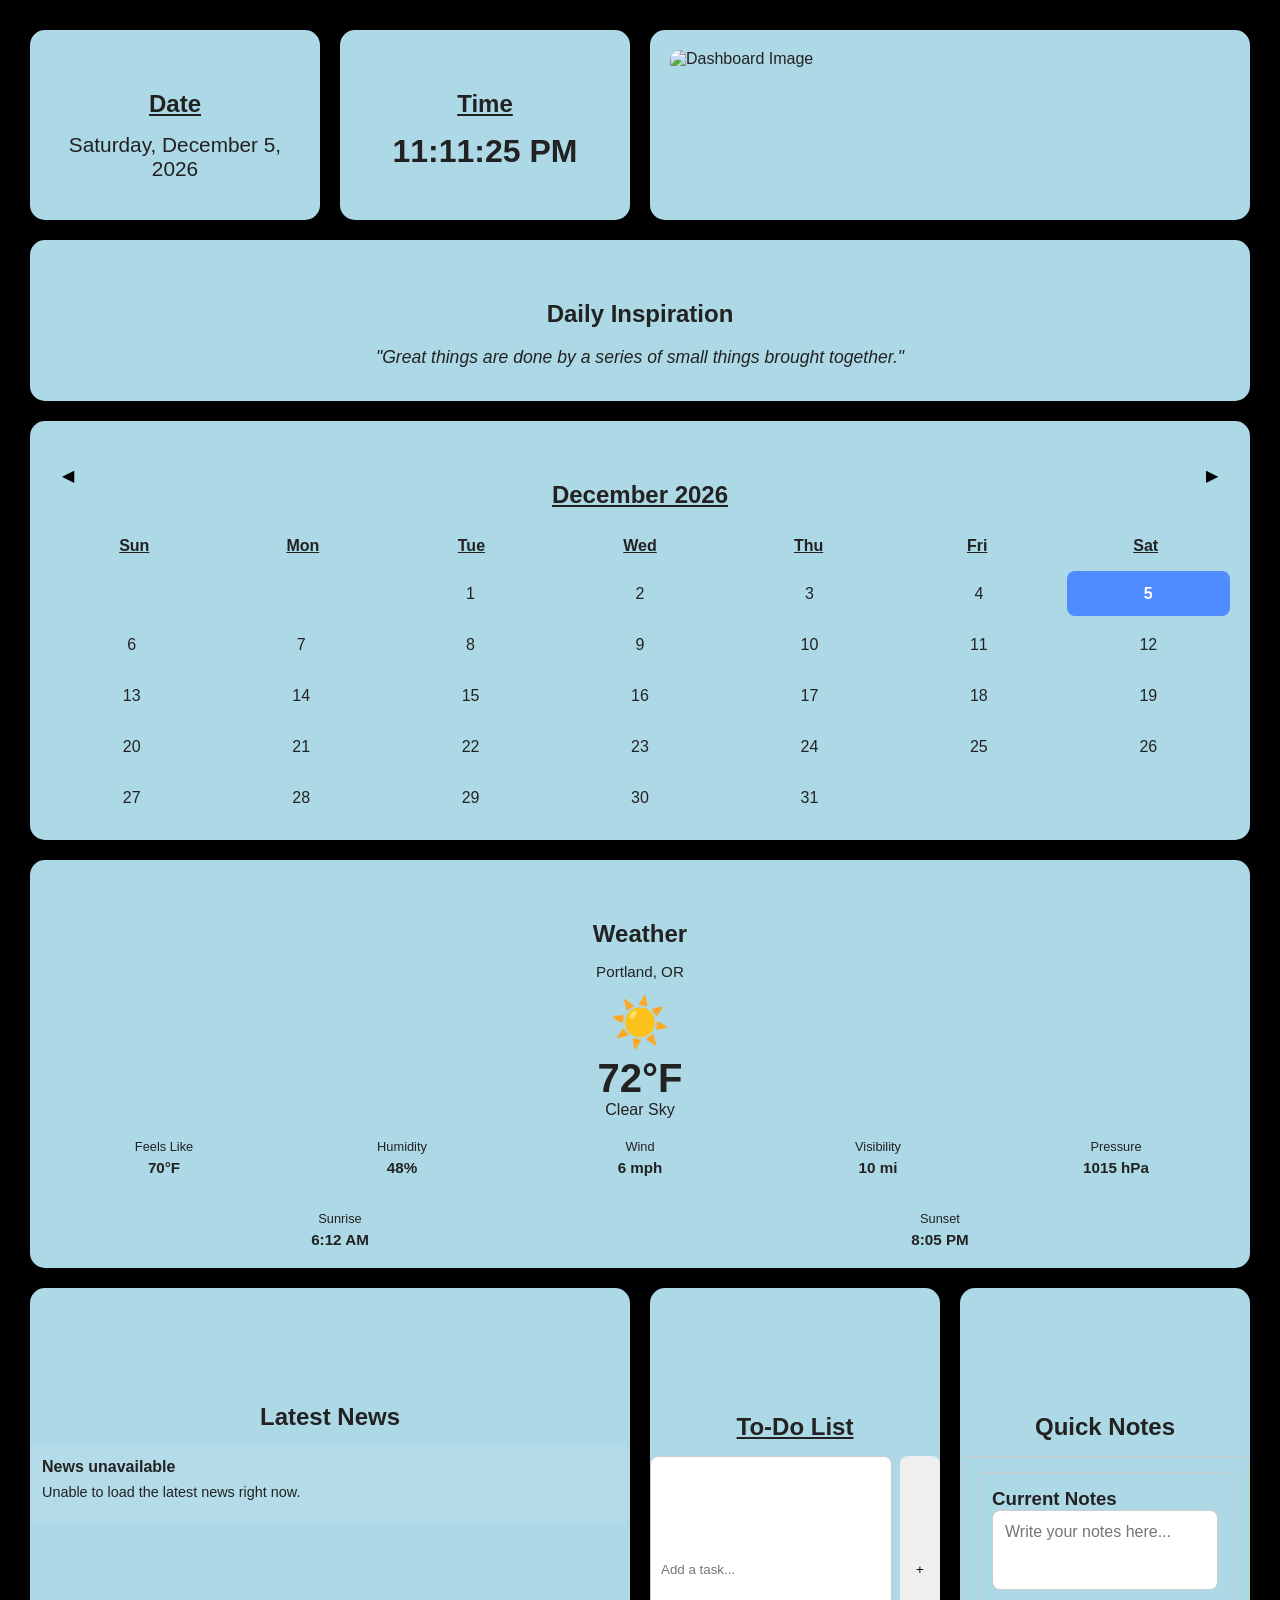
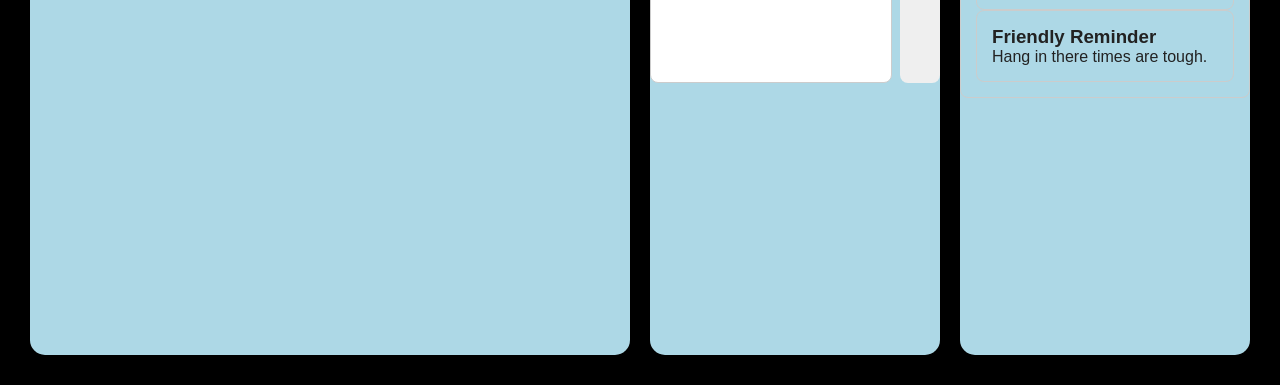
==== Dashboard/index.html @ c5065e4f "Publish 2026 portfolio Co-authored-by: Copilot App <223556219+Copilot@users.noreply.github.com>" ====
<!DOCTYPE html> 
<html lang="en"> 
    <head> 
        <meta charset="UTF-8"> 
        <meta name="viewport" content="width=device-width, initial-scale=1.0">
        <title>My Dashboard</title> 
        <link rel="stylesheet" href="style.css"> </head> 
        <body> 
            <main class="dashboard"> <!-- Date --> <section class="card date-card"> <h2><u>Date</u></h2> 
                <div id="currentDate"></div>
             </section> <!-- Clock --> 
             <section class="card clock-card"> <h2><u>Time</u></h2> <div id="clock"></div> 
            </section>
            <section class="card image-card">
                <img src="/Users/owner/Documents/2026 Portfolio/Dashboard/image2.jpg" alt="Dashboard Image">

            </section>
            <!--Inspiration-->
            <section class="card quote-card">
                <h2>Daily Inspiration</h2>
                <p id="quote">Test Quote</p>
                </section> 
            <!-- Calendar -->
             <section class="card calendar-card"> 
                <div class="calendar-header"> <button id="prevMonth">◀</button> <u><h2 id="calendarTitle"></h2></u> <button id="nextMonth">▶</button> </div> 
                <div class="calendar-weekdays"> 
                    <div><u>Sun</u></div> 
                    <div><u>Mon</u></div> 
                    <div><u>Tue</u></div> 
                    <div><u>Wed</u></div> 
                    <div><u>Thu</u></div> 
                    <div><u>Fri</u></div> 
                    <div><u>Sat</u></div> 
                </div> <div id="calendarGrid" class="calendar-grid"></div> </section> 
                <!-- Weather --> 
                 <section class="card weather-card">

    <h2>Weather</h2>

    <div class="weather-location">
        Portland, OR
    </div>

    <div class="weather-main">

        <div class="weather-icon">
            ☀️
        </div>

        <div class="weather-temperature" id="weatherTemperature">
            72°F
        </div>

        <div class="weather-condition" id="weatherCondition">
            Clear Sky
        </div>

    </div>

    <div class="weather-details">

        <div>
            <span>Feels Like</span>
            <strong>70°F</strong>
        </div>

        <div>
            <span>Humidity</span>
            <strong>48%</strong>
        </div>

        <div>
            <span>Wind</span>
            <strong>6 mph</strong>
        </div>

        <div>
            <span>Visibility</span>
            <strong>10 mi</strong>
        </div>

        <div>
            <span>Pressure</span>
            <strong>1015 hPa</strong>
        </div>

    </div>

    <div class="sun-times">

        <div>
            <span>Sunrise</span>
            <strong>6:12 AM</strong>
        </div>

        <div>
            <span>Sunset</span>
            <strong>8:05 PM</strong>
        </div>

    </div>

</section>
 <!-------------- News ------------------------> 
    <section class="card news-card"> 

    <h2>Latest News</h2>

    <div id="newsList">

        <article class="news-item">
            <h3>Technology and Innovation</h3>
            <p>Explore the latest developments in technology and innovation.</p>
            <span>Today</span>
        </article>

        <article class="news-item">
            <h3>Science and Discovery</h3>
            <p>New discoveries and ideas shaping our understanding of the world.</p>
            <span>Today</span>
        </article>

        <article class="news-item">
            <h3>World and Current Events</h3>
            <p>A look at important events and stories from around the world.</p>
            <span>Today</span>
        </article>

    </div>

</section>
                    <!-- Keep your existing news HTML/API content here --> </section> 
            
  
  <!---------------TO DO LIST------------------>                  
            
                    <section class="card todo-card">

            <h2><u>To-Do List</u></h2>

                <div class="todo-input">
                  <input
                     type="text"
                     id="todoInput"
                     placeholder="Add a task..."
        >

        <button id="addTodo">
            +
        </button>
    </div>

    <ul id="todoList"></ul>

</section>

<section class="card notes-card">

    <h2>Quick Notes</h2>

    <div class="note-box">

        <div class="note-box">


        <h3>Current Notes</h3>

        <textarea
            id="notes"
            placeholder="Write your notes here..."
        ></textarea>

    </div>

    <div class="note-box">

        <h3>Friendly Reminder</h3>

        <p>Hang in there times are tough.</p>

    </div>

</section>
                    </main> 
                   <script src="script.js"></script>
                 </body> 
                 </html>
---- Dashboard/style.css ----
* 
    { box-sizing: border-box; margin: 0; padding: 0; } 
body 
    { font-family: Arial, sans-serif; background:black; color: #222; } 
.dashboard {
    display: grid;
    grid-template-columns: repeat(4, 1fr);
    gap: 20px;
    padding: 30px;
    max-width: 1600px;
    margin: 0 auto;
}
.image-card {
    grid-column: span 2;
    overflow: hidden;
    padding: 0;
}

.image-card img {
    grid-column: span 2;
    width: 100%;
    height: 100%;
    display: block;
    object-fit: cover;
}

.card 
    { background: lightblue; 
        border-radius: 15px; 
        padding: 20px; 
        box-shadow: 0 4px 12px rgba(0, 0, 0, 0.08); } 
.card h2 
    {   padding: 40px 0px 0px 0px;
        text-align: center; 
        margin-bottom: 15px; } 

        /* ---------------- */ /* DATE */ /* ---------------- */ 

.date-card { text-align: center; } 
#currentDate { font-size: 1.3rem; font-weight: 500; } 
/* ---------------- */ /* CLOCK */ /* ---------------- */ 
.clock-card { text-align: center; } 
#clock { font-size: 2rem; 
    font-weight: bold; } 
    /* ---------------- */ /* CALENDAR */ /* ---------------- */ 
.calendar-card {
    grid-column: span 4;
}
.calendar-header { display: flex; 
        align-items: center; 
        justify-content: space-between; 
        margin-bottom: 20px; } 
.calendar-header h2 { margin: 0; flex: 1; } 
.calendar-header button { border: none; 
    background: transparent; 
    font-size: 1rem; 
    cursor: pointer; 
    padding: 8px 12px; 
    border-radius: 8px; } 
.calendar-header button:hover 
    { background: white; } 
    /* Weekday names */ 
.calendar-weekdays { display: grid; 
    grid-template-columns: repeat(7, 1fr); 
    text-align: center; 
    font-weight: bold; 
    margin-bottom: 8px; } 
.calendar-weekdays div { padding: 8px 0; } 
/* Calendar days */ 
.calendar-grid { display: grid; 
    grid-template-columns: repeat(7, 1fr); 
    gap: 6px; } 
.calendar-grid div { min-height: 45px; 
    display: flex; 
    justify-content: center; 
    align-items: center; 
    border-radius: 8px; 
    cursor: pointer; } 
.calendar-grid div:hover { background: #eeeeee; } 
/* Today's date */ 
.calendar-grid .today { background: #4f8cff; 
    color: white; 
    font-weight: bold; } 
.calendar-grid .today:hover { 
        background: #3d76d8; } 

/* ---------------- */ /* IMAGES */ /* ---------------- */ 

        .card img { width: 100%; 
            height: 150px; 
            object-fit: cover; 
            border-radius: 10px; } 
            
/* ---------------- */ /* MOBILE */ /* ---------------- */
@media (max-width: 900px) {
    .dashboard {
        grid-template-columns: repeat(2, 1fr);
    }

    .quote-card {
        grid-column: span 2;
    }

    .calendar-card {
        grid-column: span 2;
    }
}

@media (max-width: 600px) {
    .dashboard {
        grid-template-columns: 1fr;
        padding: 15px;
    }

    .quote-card,
    .calendar-card {
        grid-column: span 1;
    }
}



.todo-input {
    display: flex;
    gap: 8px;
    margin-bottom: 15px;
}

.todo-input input {
    flex: 1;
    padding: 10px;
    border: 1px solid #ccc;
    border-radius: 8px;
}

.todo-input button {
    width: 40px;
    border: none;
    border-radius: 8px;
    cursor: pointer;
}

#todoList {
    list-style: none;
    padding: 0;
}

#todoList li {
    padding: 10px;
    margin-bottom: 6px;
    background: #f1f1f1;
    border-radius: 8px;
    cursor: pointer;
}

#todoList li.completed {
    text-decoration: line-through;
    opacity: 0.5;
}

/*=========== QUICK NOTES =============*/

.notes-card textarea {
    width: 100%;
    min-height: 150px;
    resize: vertical;
    padding: 12px;
    border: 1px solid #ccc;
    border-radius: 8px;
    font-family: inherit;
    font-size: 1rem;
    box-sizing: border-box;
}

.notes-card textarea:focus {
    outline: none;
}

/*=========QUOTES=========*/


.quote-card {
    grid-column: span 4;
    text-align: center;
}

.quote-card p {
    font-size: 1.1rem;
    font-style: italic;
    line-height: 1.6;
    margin: 10px 0;
}

/* =========================
   WEATHER CARD
========================= */

.weather-card {
    grid-column: span 4;
    text-align: center;
}

.weather-location {
    font-size: 0.95rem;
    margin-bottom: 15px;
}

.weather-main {
    margin-bottom: 20px;
}

.weather-icon {
    font-size: 3rem;
    margin-bottom: 5px;
}

.weather-temperature {
    font-size: 2.5rem;
    font-weight: bold;
}

.weather-condition {
    font-size: 1rem;
    text-transform: capitalize;
}

.weather-details {
    display: grid;
    grid-template-columns: repeat(5, 1fr);
    gap: 10px;
    margin-top: 20px;
}

.weather-details div,
.sun-times div {
    display: flex;
    flex-direction: column;
    gap: 5px;
}

.weather-details span,
.sun-times span {
    font-size: 0.8rem;
}

.weather-details strong,
.sun-times strong {
    font-size: 0.95rem;
}

.sun-times {
    display: grid;
    grid-template-columns: repeat(2, 1fr);
    gap: 20px;
    margin-top: 20px;
    padding-top: 15px;
}

/* =========================
   NEWS CARD
========================= */

.news-card {
    padding: 75px 0px 0px 0px;
    grid-column: span 2;
}

.news-list {
    padding: 25px 0px 0px 0px;
    display: flex;
    flex-direction: column;
    gap: 12px;
}

.news-item {
    padding: 12px;
    border-radius: 8px;
    background: rgba(255, 255, 255, 0.08);
}

.news-item h3 {
    margin: 0 0 6px 0;
    font-size: 1rem;
}

.news-item p {
    margin: 0 0 8px 0;
    font-size: 0.9rem;
    line-height: 1.4;
}

.news-item span {
    font-size: 0.75rem;
    opacity: 0.7;
}

/* =========================
   TABLET
========================= */

@media (max-width: 1000px) {

    .dashboard {
        grid-template-columns: repeat(2, 1fr);
        padding: 20px;
    }

    .image-card,
    .quote-card,
    .weather-card {
        grid-column: span 2;
    }
}


/* =========================
   MOBILE
========================= */

@media (max-width: 600px) {

    .dashboard {
        grid-template-columns: 1fr;
        gap: 15px;
        padding: 15px;
    }

    .image-card,
    .quote-card,
    .weather-card,
    .news-card,
    .calendar-card {
        grid-column: span 1;
    }
}

@media (max-width: 600px) {

    .image-card img {
        height: 220px;
    }
}

@media (max-width: 600px) {

    .weather-details {
        grid-template-columns: repeat(2, 1fr);
    }
}

@media (max-width: 600px) {

    .news-item {
        padding: 10px;
    }

    .news-item h3 {
        font-size: 0.95rem;
    }

    .news-item p {
        font-size: 0.85rem;
    }
}

/* =========================
   TO-DO / NOTES LAYOUT
========================= */

.todo-card,
.notes-card {
    padding: 100px 0px 0px 0px;
    display: grid;
    grid-template-rows: auto 1fr 1fr;
    gap: 15px;
}

/* Equal-sized internal sections */

.todo-box,
.note-box {
    width: 100%;
    min-height: 0;
    padding: 15px;
    border: 1px solid #ccc;
    border-radius: 8px;
    box-sizing: border-box;
}

/* Headings */

.todo-card h2,
.notes-card h2 {
    padding: 25px 0px 0px 0px;
    margin: 0;
}

.todo-box h3,
.note-box h3 {
    margin-top: 0;
}

/* To-Do list */

.todo-box ul {
    padding-left: 20px;
    margin-bottom: 0;
}

/* Notes */

.note-box textarea {
    width: 100%;
    height: calc(100% - 30px);
    min-height: 80px;
    resize: none;
    box-sizing: border-box;
}
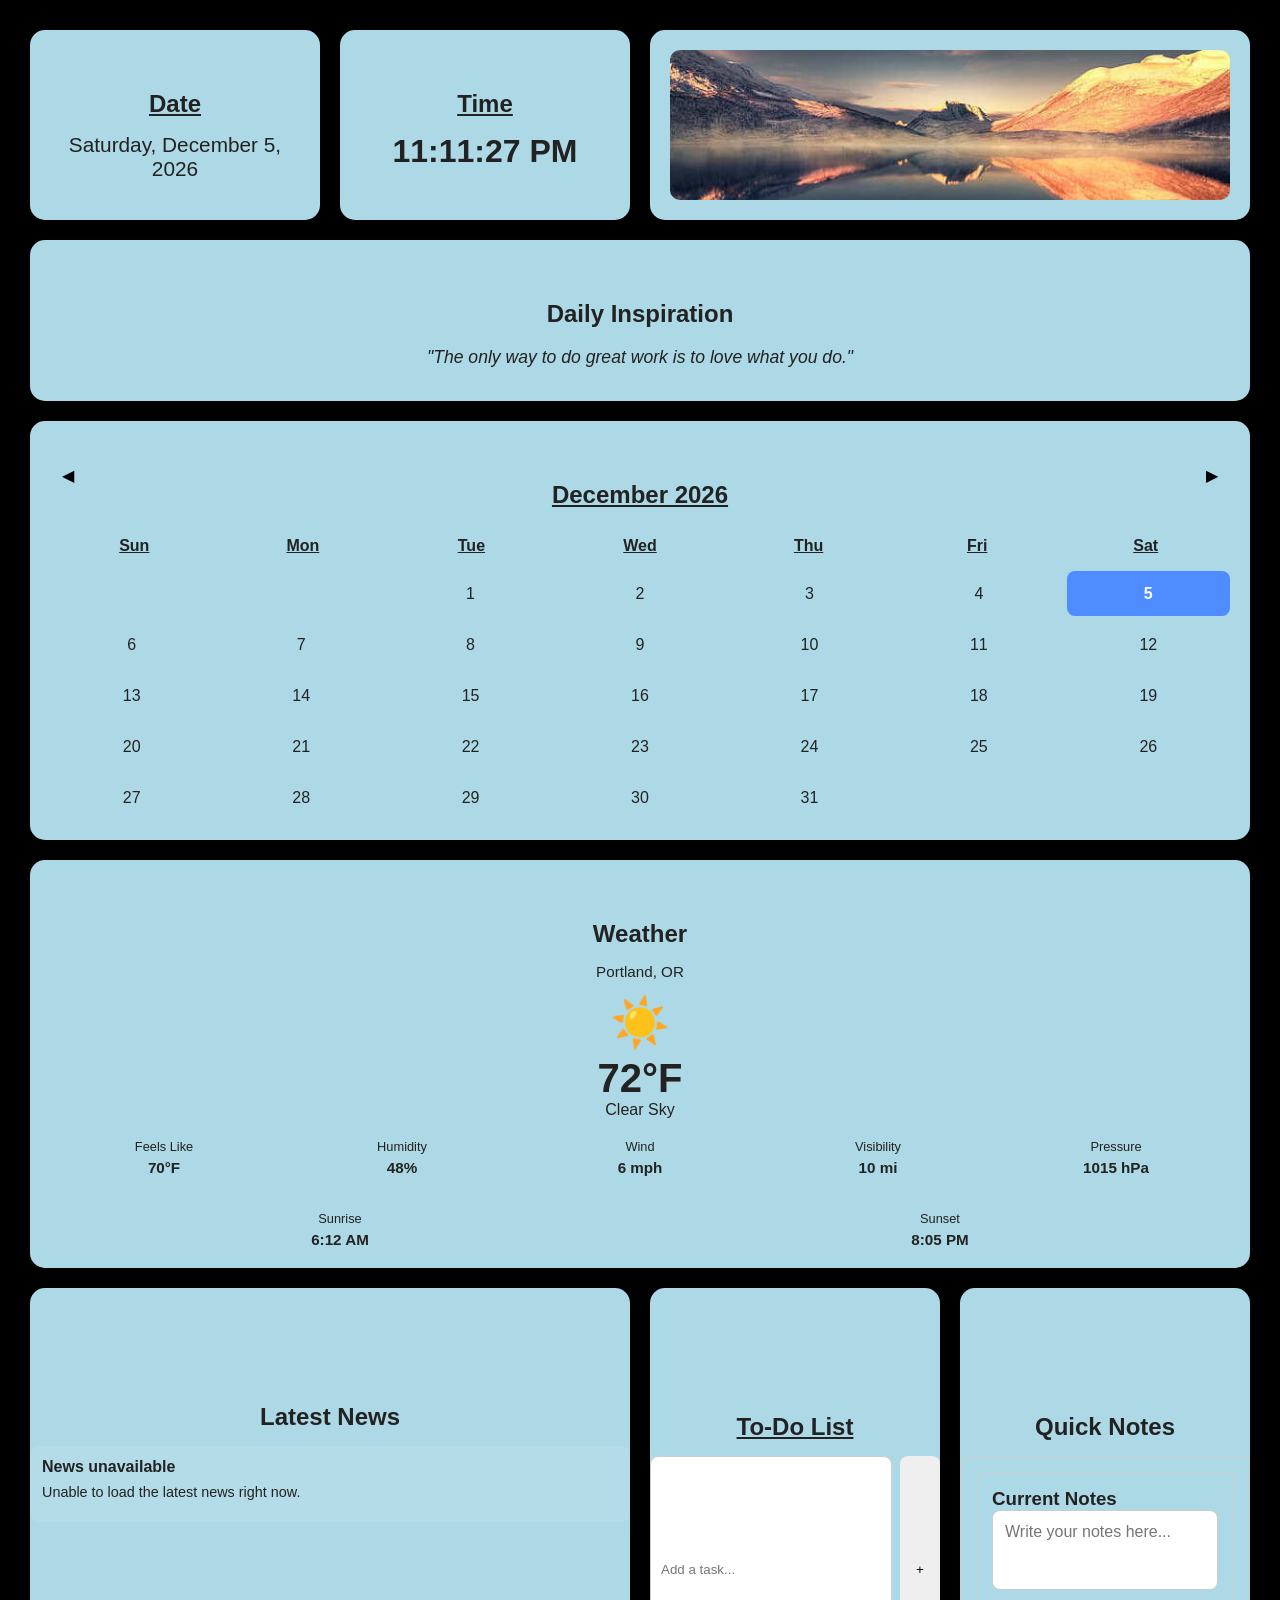
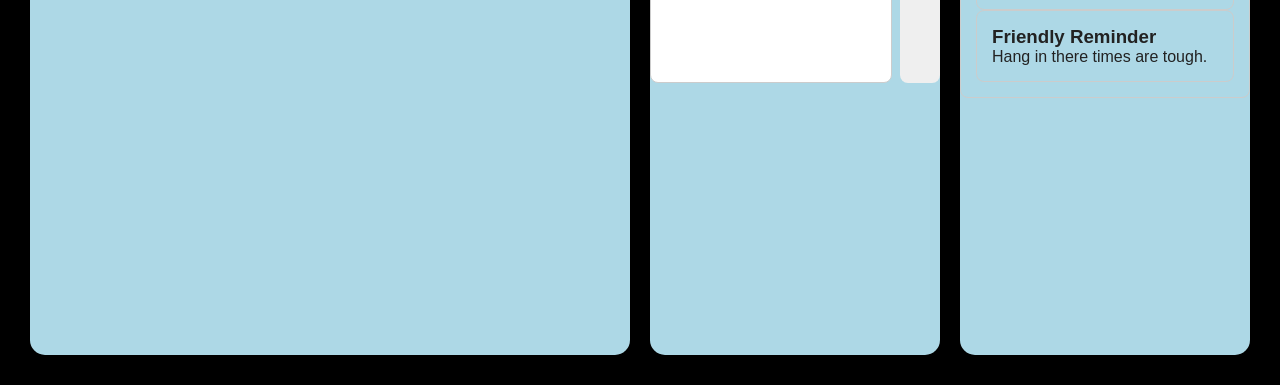
==== commit 918f594b: "Fix dashboard image path Co-authored-by: Copilot App <223556219+Copilot@users.noreply.github.com>" ====
--- a/Dashboard/index.html
+++ b/Dashboard/index.html
@@ -12,7 +12,7 @@
              <section class="card clock-card"> <h2><u>Time</u></h2> <div id="clock"></div> 
             </section>
             <section class="card image-card">
-                <img src="/Users/owner/Documents/2026 Portfolio/Dashboard/image2.jpg" alt="Dashboard Image">
+                <img src="./image2.jpg" alt="Dashboard Image">
 
             </section>
             <!--Inspiration-->
